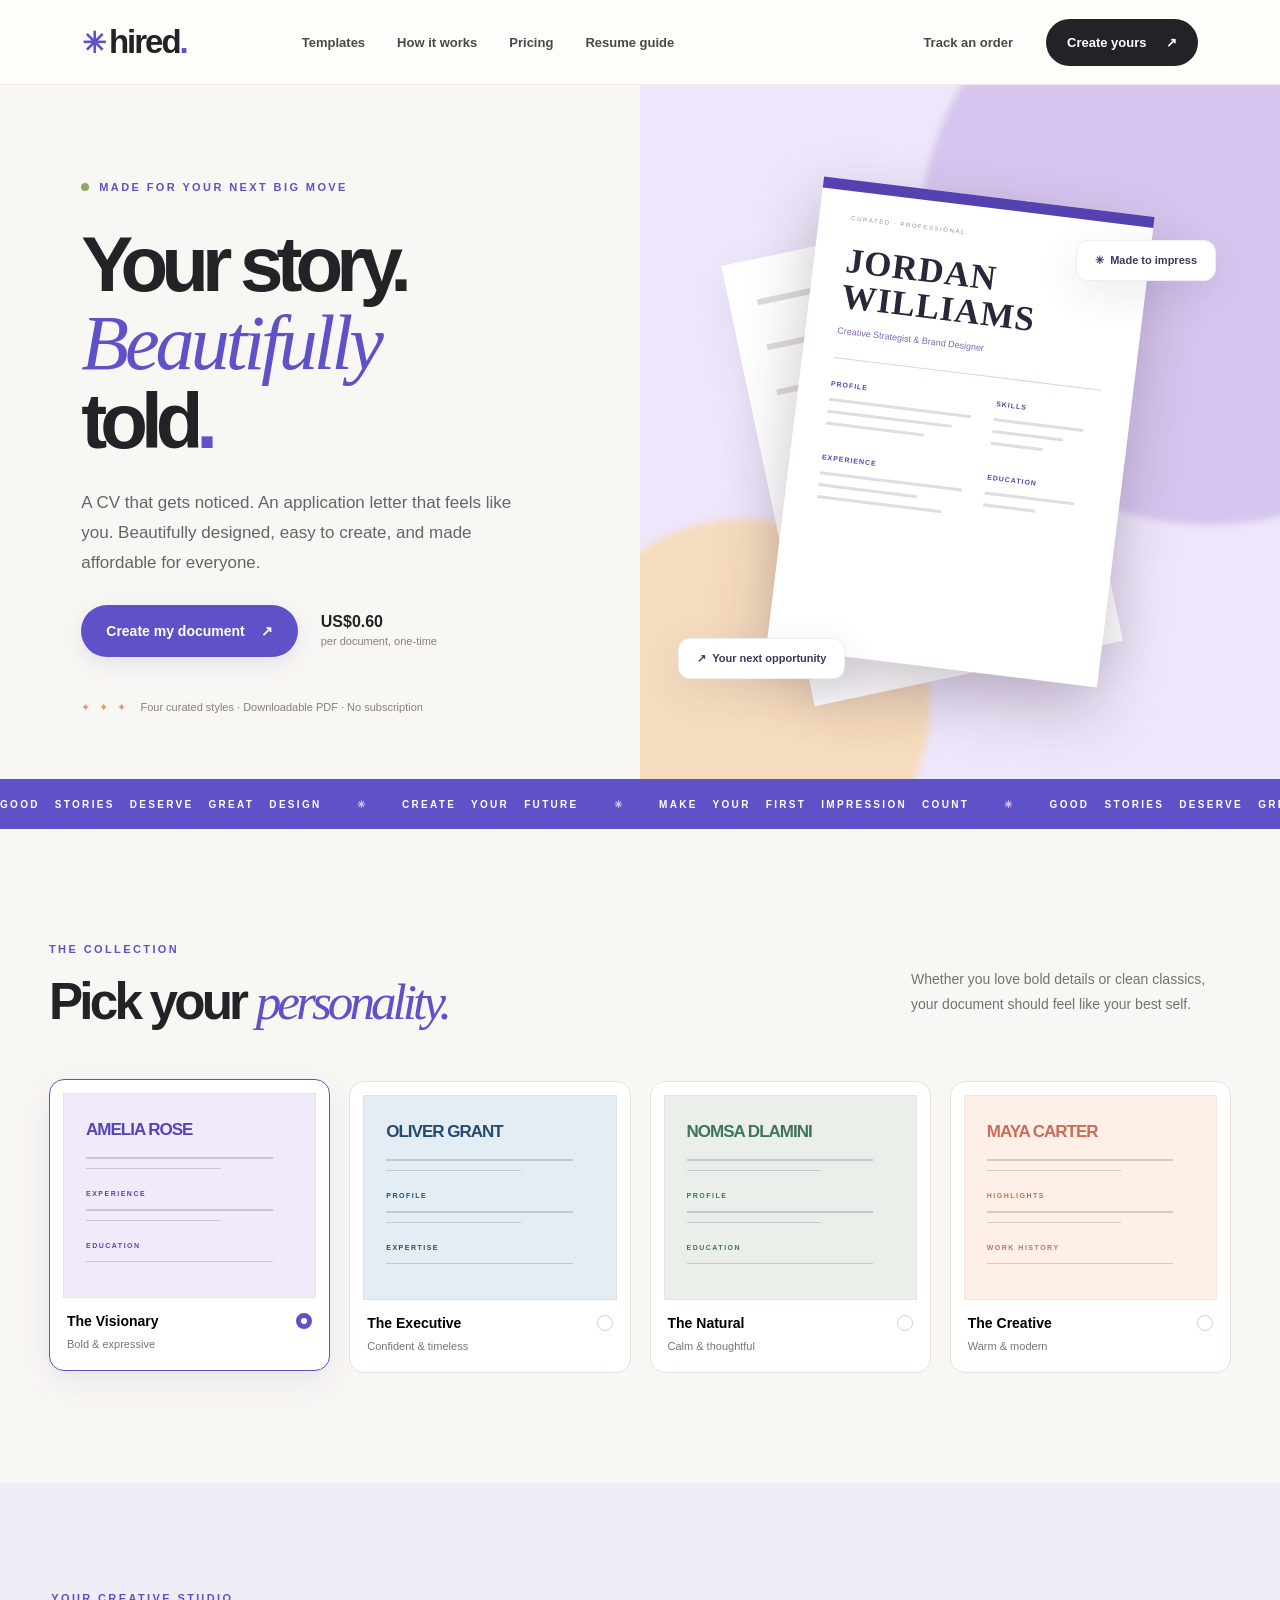
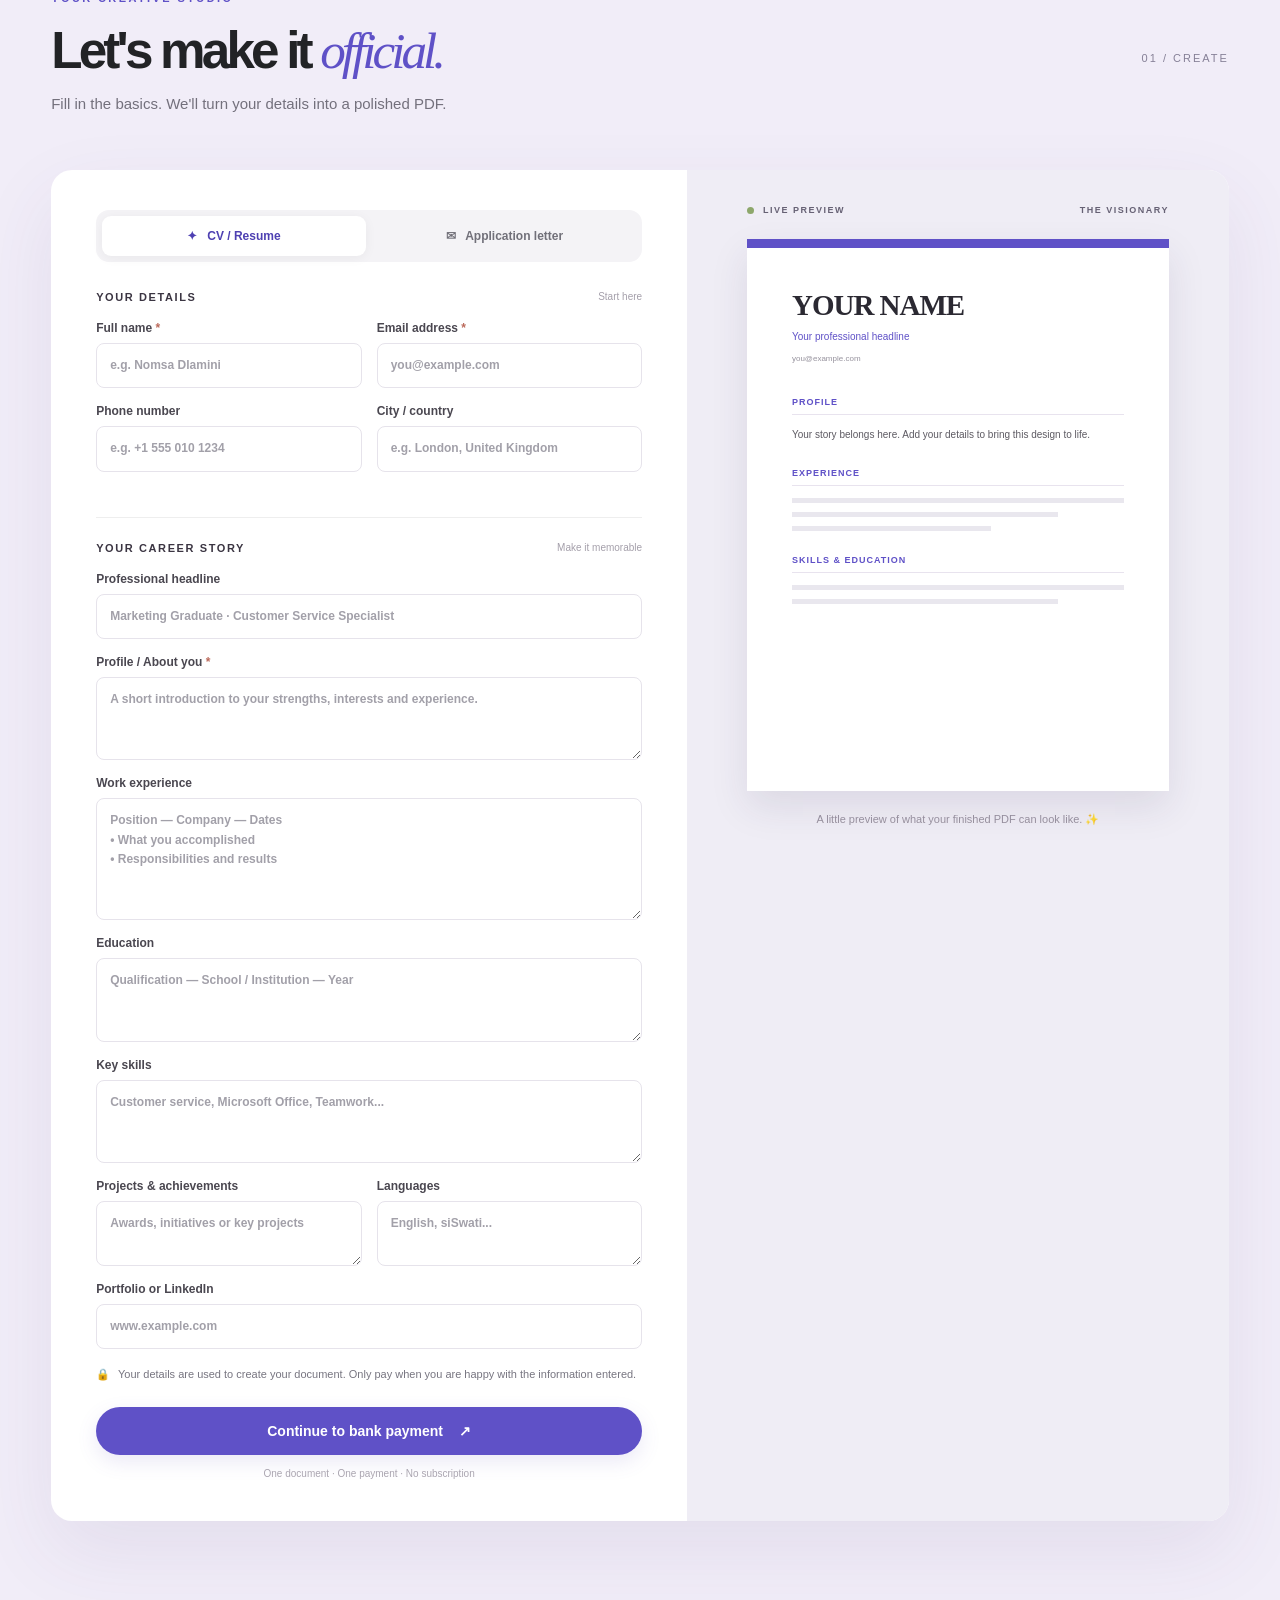
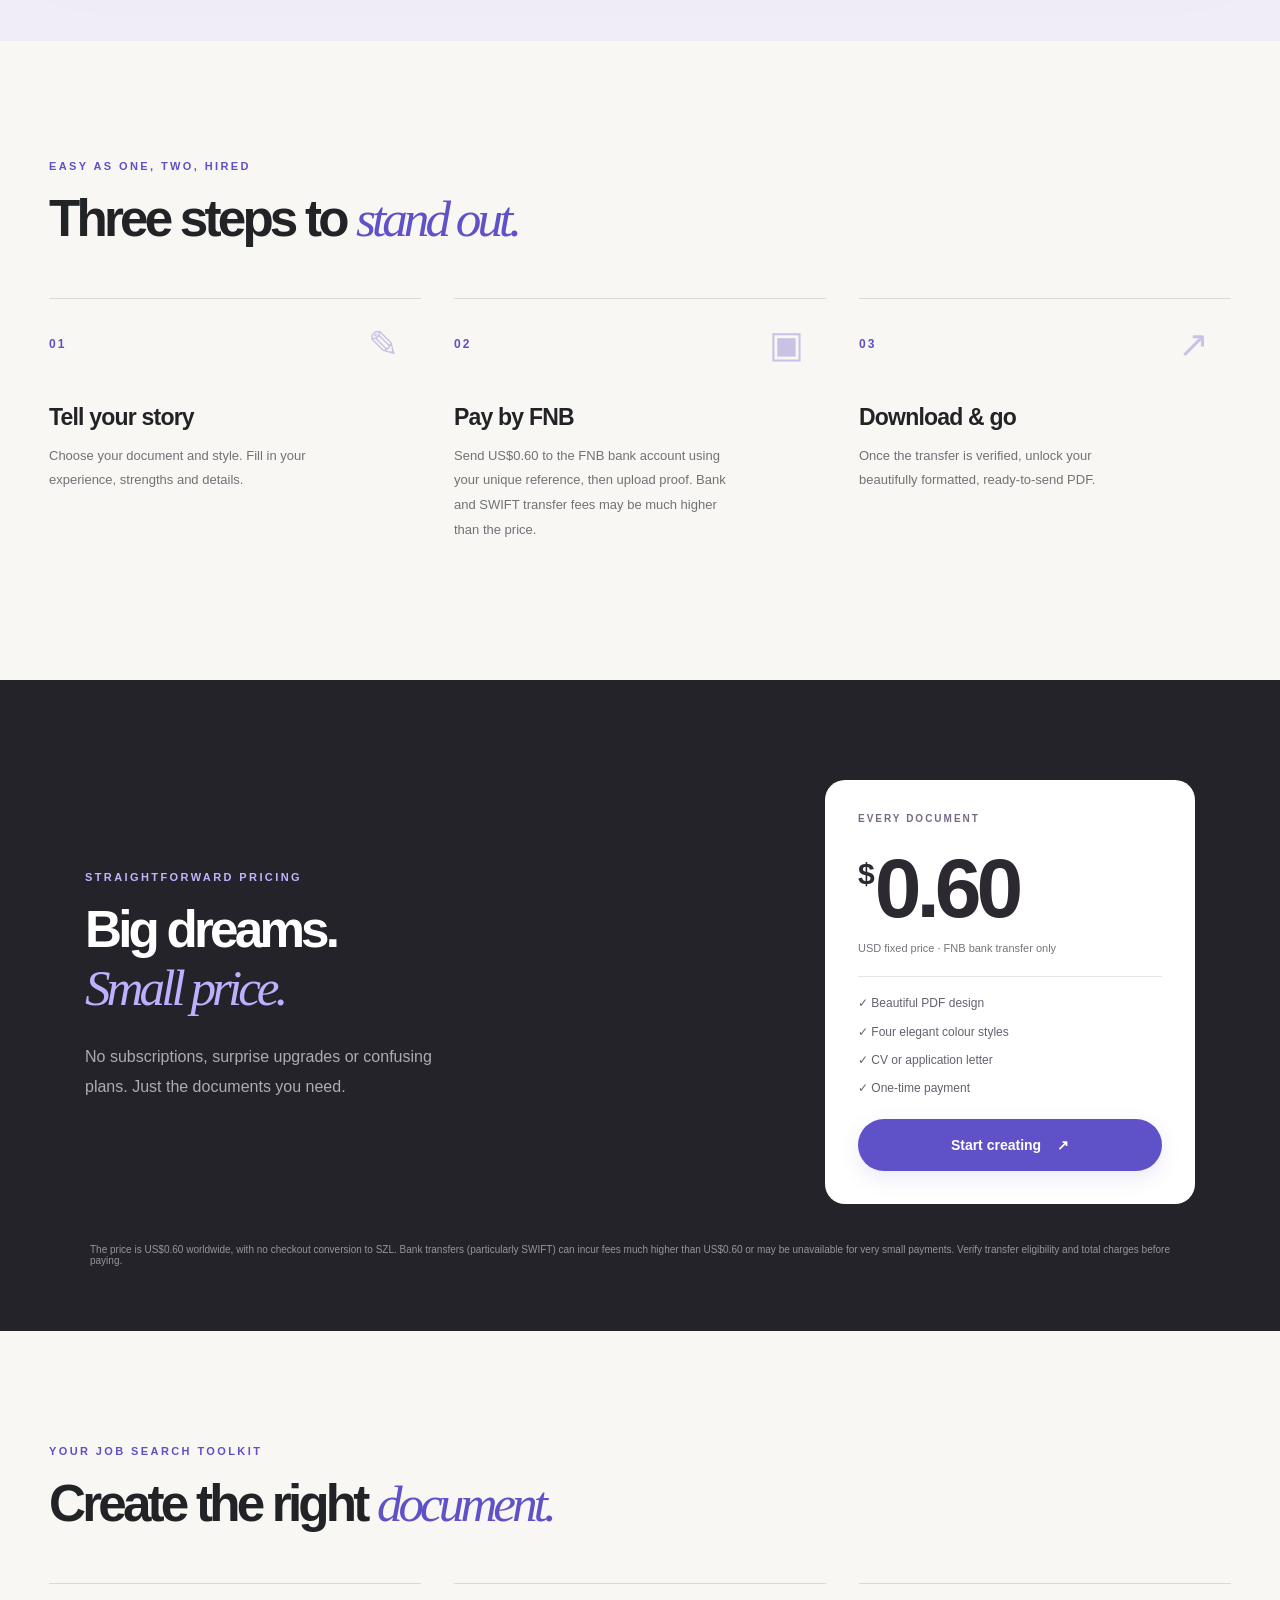
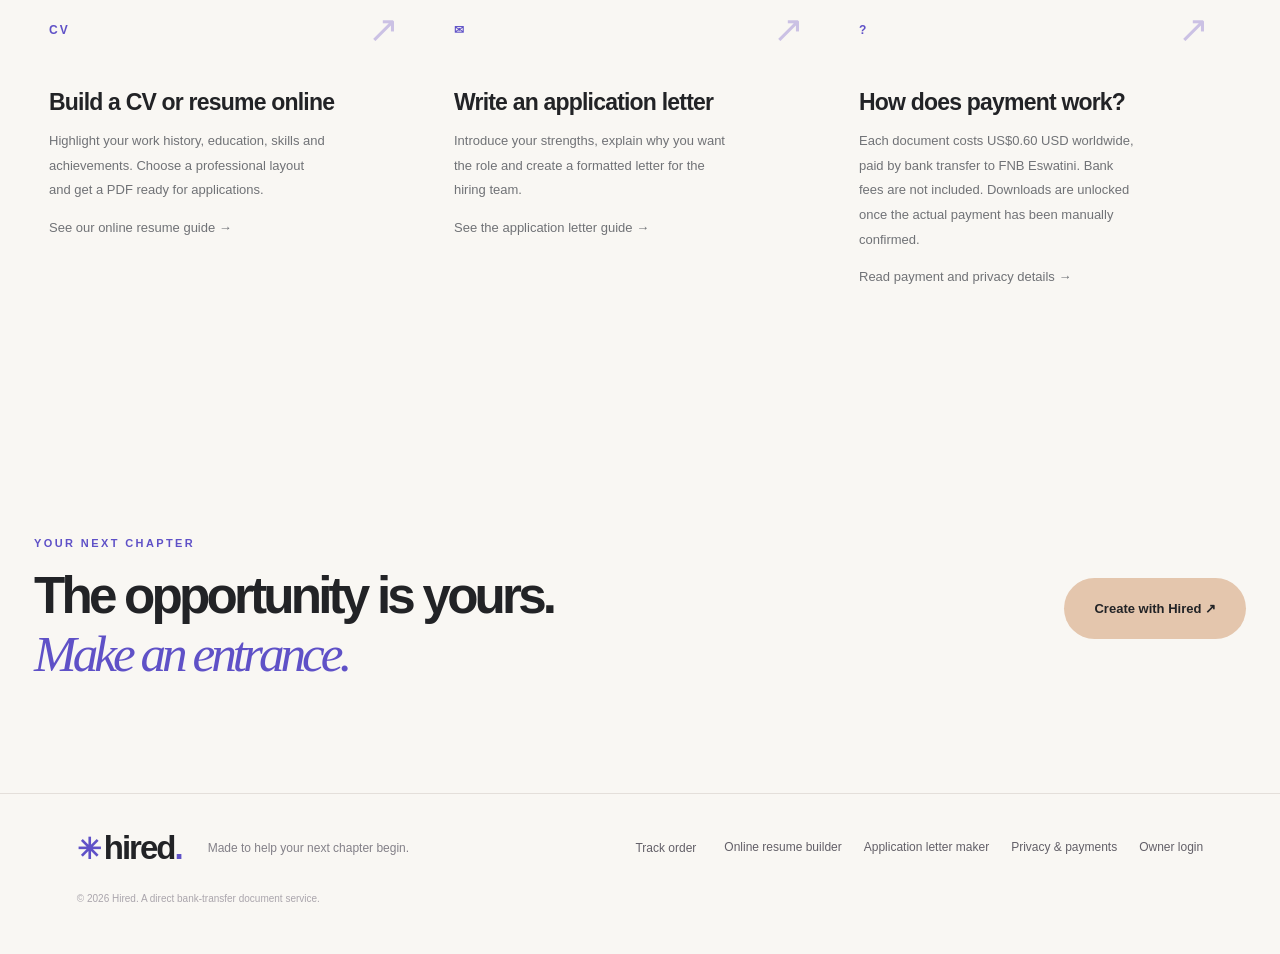
==== static/index.html @ 9b9ea368 "Add complete Hired worldwide CV and application letter web application" ====
<!doctype html>
<html lang="en">
<head>
  <meta charset="utf-8">
  <meta name="viewport" content="width=device-width, initial-scale=1">
  <meta name="theme-color" content="#f9f7f3">
  <meta name="description" content="Create a professional CV, resume or job application letter online. Choose from four beautiful templates, preview your work and download a polished PDF for just US$0.60 per document. Worldwide access; bank transfer payments.">
  <meta property="og:type" content="website">
  <meta property="og:site_name" content="Hired">
  <meta property="og:title" content="Hired | Online CV &amp; Resume Builder and Application Letters">
  <meta property="og:description" content="Build a beautiful CV, resume or cover letter online for US$0.60 per document.">
  <meta name="twitter:card" content="summary">
  <!--HIRED_CANONICAL-->
  <script type="application/ld+json">{"@context":"https://schema.org","@type":"WebApplication","name":"Hired","applicationCategory":"BusinessApplication","operatingSystem":"Any","description":"Online CV, resume and job application letter builder with professional PDF templates.","offers":{"@type":"Offer","price":"0.60","priceCurrency":"USD","description":"One CV or application letter. Payment by FNB bank transfer in USD; bank fees extra."}}</script>
  <title>Hired | Online CV Maker, Resume Builder &amp; Application Letters — $0.60</title>
  <link rel="stylesheet" href="/static/style.css">
  <script src="/static/app.js" defer></script>
</head>
<body>
<header class="header" id="top">
  <a class="wordmark" href="#top" aria-label="Hired home"><span class="logo-shape">✳</span>hired<span class="brand-period">.</span></a>
  <nav aria-label="Main navigation"><a href="#templates">Templates</a><a href="#how">How it works</a><a href="#pricing">Pricing</a><a href="/resume-builder">Resume guide</a></nav>
  <div class="nav-right"><button id="trackBtn" type="button" class="nav-track">Track an order</button><a class="nav-cta" href="#studio">Create yours <span>↗</span></a></div>
</header>
<main>
 <section class="hero">
  <div class="hero-copy"><div class="eyebrow"><span class="eyebrow-dot"></span> MADE FOR YOUR NEXT BIG MOVE</div>
   <h1>Your story.<br><em>Beautifully</em><br>told<span class="brand-period">.</span></h1>
   <p>A CV that gets noticed. An application letter that feels like you. Beautifully designed, easy to create, and made affordable for everyone.</p>
   <div class="hero-actions"><a href="#studio" class="primary">Create my document <span>↗</span></a><span class="price-min"><strong>US$0.60</strong><small>per document, one-time</small></span></div>
   <div class="trustline"><span class="stars">✦ ✦ ✦</span> Four curated styles · Downloadable PDF · No subscription</div>
  </div>
  <div class="hero-art" aria-hidden="true"><div class="art-orb orb-a"></div><div class="art-orb orb-b"></div>
   <div class="ghost-paper"><span></span><span></span><span></span></div>
   <div class="sample-paper"><div class="sample-top"></div><div class="sample-label">CURATED · PROFESSIONAL</div><div class="sample-name">JORDAN<br>WILLIAMS</div><div class="sample-role">Creative Strategist & Brand Designer</div><div class="sample-rule"></div><div class="sample-cols"><div><div class="sample-section">PROFILE</div><span class="faux long"></span><span class="faux"></span><span class="faux mid"></span><div class="sample-section bottom">EXPERIENCE</div><span class="faux long"></span><span class="faux mid"></span><span class="faux"></span></div><div><div class="sample-section">SKILLS</div><span class="faux"></span><span class="faux mid"></span><span class="faux short"></span><div class="sample-section bottom">EDUCATION</div><span class="faux"></span><span class="faux short"></span></div></div></div>
   <div class="float-chip chip-one">✳&nbsp; Made to impress</div><div class="float-chip chip-two">↗&nbsp; Your next opportunity</div>
  </div>
 </section>
 <div class="marquee" aria-hidden="true"><div>GOOD STORIES DESERVE GREAT DESIGN <b>✳</b> CREATE YOUR FUTURE <b>✳</b> MAKE YOUR FIRST IMPRESSION COUNT <b>✳</b> GOOD STORIES DESERVE GREAT DESIGN <b>✳</b></div></div>
 <section class="section templates" id="templates"><div class="section-heading"><div><span class="overline">THE COLLECTION</span><h2>Pick your <em>personality.</em></h2></div><p>Whether you love bold details or clean classics, your document should feel like your best self.</p></div><div class="template-grid">
   <button class="template-card selected" data-theme="violet" type="button"><span class="template-preview violet"><i class="tiny-name">AMELIA ROSE</i><i class="tiny-line"></i><i class="tiny-line small"></i><i class="tiny-heading">EXPERIENCE</i><i class="tiny-line"></i><i class="tiny-line small"></i><i class="tiny-heading">EDUCATION</i><i class="tiny-line"></i></span><span class="template-title">The Visionary <span class="radio-dot"></span></span><small>Bold & expressive</small></button>
   <button class="template-card" data-theme="navy" type="button"><span class="template-preview navy"><i class="tiny-name">OLIVER GRANT</i><i class="tiny-line"></i><i class="tiny-line small"></i><i class="tiny-heading">PROFILE</i><i class="tiny-line"></i><i class="tiny-line small"></i><i class="tiny-heading">EXPERTISE</i><i class="tiny-line"></i></span><span class="template-title">The Executive <span class="radio-dot"></span></span><small>Confident & timeless</small></button>
   <button class="template-card" data-theme="forest" type="button"><span class="template-preview forest"><i class="tiny-name">NOMSA DLAMINI</i><i class="tiny-line"></i><i class="tiny-line small"></i><i class="tiny-heading">PROFILE</i><i class="tiny-line"></i><i class="tiny-line small"></i><i class="tiny-heading">EDUCATION</i><i class="tiny-line"></i></span><span class="template-title">The Natural <span class="radio-dot"></span></span><small>Calm & thoughtful</small></button>
   <button class="template-card" data-theme="coral" type="button"><span class="template-preview coral"><i class="tiny-name">MAYA CARTER</i><i class="tiny-line"></i><i class="tiny-line small"></i><i class="tiny-heading">HIGHLIGHTS</i><i class="tiny-line"></i><i class="tiny-line small"></i><i class="tiny-heading">WORK HISTORY</i><i class="tiny-line"></i></span><span class="template-title">The Creative <span class="radio-dot"></span></span><small>Warm & modern</small></button>
  </div></section>
 <section class="studio-section" id="studio"><div class="studio-head"><div><span class="overline">YOUR CREATIVE STUDIO</span><h2>Let's make it <em>official.</em></h2><p>Fill in the basics. We'll turn your details into a polished PDF.</p></div><div class="studio-badge">01 / CREATE</div></div>
  <div class="studio-shell"><div class="form-pane"><div class="type-switch" role="group" aria-label="Document type"><button id="cvTab" class="type-btn active" type="button">✦ &nbsp; CV / Resume</button><button id="letterTab" class="type-btn" type="button">✉ &nbsp; Application letter</button></div>
   <form id="createForm" novalidate><div class="form-section-caption">YOUR DETAILS <span>Start here</span></div><div class="form-grid"><label>Full name <span>*</span><input required id="fullName" name="fullName" maxlength="120" autocomplete="name" placeholder="e.g. Nomsa Dlamini"></label><label>Email address <span>*</span><input required id="email" name="email" type="email" maxlength="160" autocomplete="email" placeholder="you@example.com"></label><label>Phone number<input name="phone" autocomplete="tel" placeholder="e.g. +1 555 010 1234"></label><label>City / country<input name="location" placeholder="e.g. London, United Kingdom"></label></div>
    <div id="cvFields"><div class="form-section-caption next">YOUR CAREER STORY <span>Make it memorable</span></div><label>Professional headline<input name="headline" maxlength="160" placeholder="Marketing Graduate · Customer Service Specialist"></label><label>Profile / About you <span>*</span><textarea name="summary" rows="3" placeholder="A short introduction to your strengths, interests and experience."></textarea></label><label>Work experience<textarea name="experience" rows="5" placeholder="Position — Company — Dates&#10;• What you accomplished&#10;• Responsibilities and results"></textarea></label><label>Education<textarea name="education" rows="3" placeholder="Qualification — School / Institution — Year"></textarea></label><label>Key skills<textarea name="skills" rows="3" placeholder="Customer service, Microsoft Office, Teamwork..."></textarea></label><div class="form-grid"><label>Projects & achievements<textarea name="projects" rows="2" placeholder="Awards, initiatives or key projects"></textarea></label><label>Languages<textarea name="languages" rows="2" placeholder="English, siSwati..."></textarea></label></div><label>Portfolio or LinkedIn<input name="website" placeholder="www.example.com"></label></div>
    <div id="letterFields" hidden><div class="form-section-caption next">ABOUT THE ROLE <span>Be specific</span></div><div class="form-grid"><label>Position you're applying for <span>*</span><input name="jobTitle" placeholder="e.g. Administrative Assistant"></label><label>Company / organisation<input name="company" placeholder="e.g. Acme Group"></label></div><label>Hiring manager (optional)<input name="hiringManager" placeholder="e.g. Ms. Maseko"></label><label>Your strengths<textarea name="strengths" rows="3" placeholder="Your relevant skills, qualifications and achievements"></textarea></label><label>Why you're applying<textarea name="motivation" rows="3" placeholder="What excites you about the position and company?"></textarea></label><label>Or write your own letter body <small>(optional — replaces the generated wording)</small><textarea name="letterBody" rows="5" placeholder="Dear Hiring Manager... (just the body paragraphs)"></textarea></label></div>
    <p class="privacy-note"><span>🔒</span> Your details are used to create your document. Only pay when you are happy with the information entered.</p><div id="formError" class="error" role="alert" hidden></div><button class="primary form-submit" type="submit" id="submitBtn">Continue to bank payment <span>↗</span></button><div class="form-under">One document · One payment · No subscription</div>
   </form></div>
   <div class="preview-pane"><div class="preview-toolbar"><div><span class="live-dot"></span> LIVE PREVIEW</div><span id="previewTheme">THE VISIONARY</span></div><div id="livePreview" class="live-paper violet"><div class="lp-edge"></div><div class="lp-name" id="lpName">YOUR NAME</div><div class="lp-headline" id="lpHeadline">Your professional headline</div><div class="lp-contact" id="lpContact">you@example.com · Your location</div><div class="lp-section">PROFILE</div><p id="lpSummary">Your story belongs here. Add your details to bring this design to life.</p><div class="lp-section">EXPERIENCE</div><div id="lpExperience" class="lp-placeholder"><span></span><span></span><span></span></div><div class="lp-section">SKILLS & EDUCATION</div><div id="lpSkills" class="lp-placeholder"><span></span><span></span></div></div><div class="preview-foot">A little preview of what your finished PDF can look like. ✨</div></div></div>
  </div>
 </section>
 <section class="section steps" id="how"><div class="section-heading"><div><span class="overline">EASY AS ONE, TWO, HIRED</span><h2>Three steps to <em>stand out.</em></h2></div></div><div class="step-grid"><article><div class="step-no">01 <span>✎</span></div><h3>Tell your story</h3><p>Choose your document and style. Fill in your experience, strengths and details.</p></article><article><div class="step-no">02 <span>▣</span></div><h3>Pay by FNB</h3><p>Send US$0.60 to the FNB bank account using your unique reference, then upload proof. Bank and SWIFT transfer fees may be much higher than the price.</p></article><article><div class="step-no">03 <span>↗</span></div><h3>Download & go</h3><p>Once the transfer is verified, unlock your beautifully formatted, ready-to-send PDF.</p></article></div></section>
 <section class="pricing-section" id="pricing"><div class="pricing-card"><div><span class="overline">STRAIGHTFORWARD PRICING</span><h2>Big dreams.<br><em>Small price.</em></h2><p>No subscriptions, surprise upgrades or confusing plans. Just the documents you need.</p></div><div class="price-card"><div class="price-eyebrow">EVERY DOCUMENT</div><div class="price-number"><span>$</span>0.60</div><div class="price-caption">USD fixed price · FNB bank transfer only</div><div class="price-line"></div><p>✓ Beautiful PDF design<br>✓ Four elegant colour styles<br>✓ CV or application letter<br>✓ One-time payment</p><a class="primary" href="#studio">Start creating <span>↗</span></a></div></div><p class="fee-note">The price is US$0.60 worldwide, with no checkout conversion to SZL. Bank transfers (particularly SWIFT) can incur fees much higher than US$0.60 or may be unavailable for very small payments. Verify transfer eligibility and total charges before paying.</p></section>
 <section class="section" aria-labelledby="faqs-title" id="guides">
  <div class="section-heading"><div><span class="overline">YOUR JOB SEARCH TOOLKIT</span><h2 id="faqs-title">Create the right <em>document.</em></h2></div></div>
  <div class="step-grid">
    <article><div class="step-no">CV <span>↗</span></div><h3>Build a CV or resume online</h3><p>Highlight your work history, education, skills and achievements. Choose a professional layout and get a PDF ready for applications.</p><p><a href="/resume-builder">See our online resume guide →</a></p></article>
    <article><div class="step-no">✉ <span>↗</span></div><h3>Write an application letter</h3><p>Introduce your strengths, explain why you want the role and create a formatted letter for the hiring team.</p><p><a href="/application-letter-maker">See the application letter guide →</a></p></article>
    <article><div class="step-no">? <span>↗</span></div><h3>How does payment work?</h3><p>Each document costs US$0.60 USD worldwide, paid by bank transfer to FNB Eswatini. Bank fees are not included. Downloads are unlocked once the actual payment has been manually confirmed.</p><p><a href="/privacy">Read payment and privacy details →</a></p></article>
  </div>
</section>
<section class="cta-bottom"><div><span class="overline">YOUR NEXT CHAPTER</span><h2>The opportunity is yours.<br><em>Make an entrance.</em></h2></div><a href="#studio" class="bottom-button">Create with Hired ↗</a></section>
</main>
<footer><a href="#top" class="wordmark"><span class="logo-shape">✳</span>hired<span class="brand-period">.</span></a><p>Made to help your next chapter begin.</p><div><button id="footerTrack" type="button">Track order</button><a href="/resume-builder">Online resume builder</a><a href="/application-letter-maker">Application letter maker</a><a href="/privacy">Privacy & payments</a><a href="/admin">Owner login</a></div><small>© <span id="year"></span> Hired. A direct bank-transfer document service.</small></footer>
<div id="overlay" class="overlay" hidden><div class="modal" role="dialog" aria-modal="true" aria-labelledby="modalTitle"><button id="closeModal" class="close-modal" type="button" aria-label="Close dialog">×</button><div id="modalBody"></div></div></div>
</body>
</html>
---- static/style.css ----
:root{--ink:#222326;--muted:#707276;--cream:#f9f7f3;--purple:#5f51c7;--softpurple:#f0ebfe;--line:#e5e0d9;--orange:#eecab2}*{box-sizing:border-box}html{scroll-behavior:smooth}body{margin:0;background:var(--cream);color:var(--ink);font-family:Inter,"Segoe UI",Arial,sans-serif;-webkit-font-smoothing:antialiased}button,input,textarea{font:inherit}button{cursor:pointer}a{color:inherit;text-decoration:none}[hidden]{display:none!important}::selection{background:#e5ddff}.header{height:85px;padding:0 max(6.4%,calc((100vw - 1400px)/2));display:flex;align-items:center;gap:45px;background:#fffdf9;position:relative;z-index:5;border-bottom:1px solid #eee9e2}.wordmark{font-size:33px;font-weight:850;letter-spacing:-2px;white-space:nowrap}.logo-shape{font-size:29px;color:var(--purple);margin-right:5px}.brand-period{color:var(--purple)}nav{display:flex;gap:32px;margin-left:70px}nav a,.nav-track{font-weight:600;color:#49494c;font-size:13px}.nav-right{margin-left:auto;display:flex;gap:27px;align-items:center}.nav-track{background:none;border:0}.nav-cta{background:var(--ink);color:white;font-size:13px;padding:16px 21px;border-radius:60px;font-weight:700}.nav-cta span,.primary span{margin-left:16px}.hero{display:grid;grid-template-columns:1fr 1fr;max-width:1500px;min-height:660px;margin:auto}.hero-copy{padding:96px 5% 65px 12.7%;z-index:2}.eyebrow,.overline{font-size:11px;font-weight:800;letter-spacing:2.4px;color:var(--purple)}.eyebrow{display:flex;gap:10px;align-items:center}.eyebrow-dot,.live-dot{background:#8da76b;width:8px;height:8px;border-radius:50%;display:inline-block}.hero h1{font-size:clamp(72px,6.1vw,102px);letter-spacing:-7px;line-height:1.0;margin:32px 0 28px;font-weight:770}.hero h1 em,h2 em{font-family:Georgia,serif;font-weight:400;letter-spacing:-4px;color:var(--purple)}.hero-copy>p{font-size:17px;color:#656468;max-width:460px;line-height:1.75;margin:0 0 28px}.hero-actions{display:flex;align-items:center;gap:23px}.primary{background:var(--purple);color:white;border:0;border-radius:50px;padding:18px 25px;display:inline-flex;align-items:center;justify-content:space-between;font-size:14px;font-weight:700;box-shadow:0 7px 20px #6855bd21;white-space:nowrap}.primary:hover{background:#4939b6;transform:translateY(-1px)}.price-min strong{display:block;font-size:16px}.price-min small{color:#85817c;font-size:11px}.trustline{margin-top:44px;color:#84817d;font-size:11px}.stars{color:#df9671;letter-spacing:3px;margin-right:8px}.hero-art{position:relative;overflow:hidden;background:#eee6fa;min-height:660px;display:flex;align-items:center;justify-content:center}.art-orb{position:absolute;border-radius:50%;background:#d6c6ef;filter:blur(3px)}.orb-a{width:580px;height:580px;right:-220px;top:-140px}.orb-b{width:370px;height:370px;left:-80px;bottom:-110px;background:#f6dcbe}.sample-paper{width:333px;height:474px;background:#fff;box-shadow:0 24px 62px #3c254243;z-index:2;transform:rotate(7deg);padding:35px 32px;position:relative}.sample-top{position:absolute;top:0;left:0;right:0;height:11px;background:#5542b0}.sample-label{font-size:6px;color:#938e9b;letter-spacing:1.6px;margin-bottom:22px}.sample-name{font-family:Georgia,serif;font-size:35px;font-weight:600;line-height:1.04;letter-spacing:1px;color:#29283a}.sample-role{color:#7f65b3;font-size:9px;margin-top:10px}.sample-rule{border-bottom:1px solid #dbd1ed;margin:22px 0}.sample-cols{display:grid;grid-template-columns:1.4fr 1fr;gap:23px}.sample-section{font-size:7px;font-weight:800;letter-spacing:1px;color:#5542b0;margin-bottom:11px}.sample-section.bottom{margin-top:29px}.faux{height:3px;background:#dddde2;margin-bottom:9px;display:block;width:87%}.faux.long{width:100%}.faux.mid{width:69%}.faux.short{width:50%}.ghost-paper{position:absolute;background:white;width:315px;height:450px;z-index:1;transform:rotate(-12deg) translate(-42px,13px);box-shadow:0 15px 45px #44315713}.ghost-paper span{display:block;height:6px;background:#dedbdd;margin:40px 28px}.float-chip{position:absolute;z-index:3;background:#fff;border:1px solid #eee;box-shadow:0 12px 40px #37315b1a;border-radius:12px;padding:13px 18px;color:#3e385e;font-weight:650;font-size:11px}.chip-one{top:155px;right:10%}.chip-two{bottom:100px;left:6%}.marquee{overflow:hidden;background:var(--purple);color:white;height:50px;display:flex;align-items:center;white-space:nowrap}.marquee div{font-size:10px;letter-spacing:2.3px;font-weight:750;word-spacing:10px}.marquee b{padding:0 20px;color:#e2cbfd}.section{max-width:1230px;margin:auto;padding:110px 24px}.section-heading{display:flex;justify-content:space-between;align-items:flex-end;gap:40px;margin-bottom:50px}.section-heading h2,.studio-head h2,.pricing-section h2,.cta-bottom h2{font-size:clamp(43px,4vw,65px);letter-spacing:-3.8px;line-height:1.13;margin:16px 0 0}.section-heading>p{font-size:14px;max-width:320px;color:var(--muted);line-height:1.8}.template-grid{display:grid;grid-template-columns:repeat(4,1fr);gap:19px}.template-card{border:1px solid #e8e2dc;padding:13px 13px 18px;background:white;text-align:left;border-radius:15px;transition:.2s}.template-card:hover,.template-card.selected{border-color:var(--purple);box-shadow:0 11px 30px #5f51c71b;transform:translateY(-2px)}.template-preview{height:205px;display:flex;flex-direction:column;padding:27px 23px;margin-bottom:15px;box-shadow:inset 0 0 0 1px #0000000b;position:relative}.template-preview.violet{background:#f0eafa}.template-preview.navy{background:#e4edf4}.template-preview.forest{background:#eaf0e9}.template-preview.coral{background:#fff0e7}.tiny-name{font-size:17px;font-style:normal;letter-spacing:-1px;font-weight:850;color:#5446b8;margin-bottom:17px}.navy .tiny-name,.navy .tiny-heading{color:#254b70}.forest .tiny-name,.forest .tiny-heading{color:#41745f}.coral .tiny-name,.coral .tiny-heading{color:#ce6b58}.tiny-line{height:3px;background:#94929c66;width:90%;margin-bottom:9px}.tiny-line.small{width:65%}.tiny-heading{font-size:7px;letter-spacing:1.5px;font-weight:850;font-style:normal;color:#5446b8;margin:12px 0}.template-title{display:flex;align-items:center;justify-content:space-between;font-weight:750;margin:5px 4px 5px;font-size:14px}.radio-dot{border:1.5px solid #d3cedb;width:16px;height:16px;border-radius:50%}.selected .radio-dot{border:5px solid var(--purple)}.template-card small{color:#77737c;font-size:11px;padding-left:4px}.studio-section{background:#f1edf8;padding:105px max(4%,calc((100vw - 1250px)/2)) 120px}.studio-head{max-width:1210px;margin:0 auto 43px;display:flex;justify-content:space-between;align-items:center}.studio-head p{font-size:15px;color:#73707c}.studio-badge{color:#868097;font-size:11px;letter-spacing:2px}.studio-shell{display:grid;grid-template-columns:1.08fr .92fr;max-width:1210px;margin:auto;border-radius:21px;background:#fff;box-shadow:0 30px 80px #4d387016;overflow:hidden}.form-pane{padding:40px 45px 42px}.type-switch{display:grid;grid-template-columns:1fr 1fr;gap:7px;background:#f4f3f6;padding:6px;border-radius:13px}.type-btn{font-size:12px;background:transparent;border:0;padding:13px 7px;border-radius:9px;color:#717079;font-weight:750}.type-btn.active{background:white;box-shadow:0 2px 12px #0000000d;color:#4e40b2}.form-section-caption{margin:29px 0 18px;font-size:11px;font-weight:850;letter-spacing:1.6px;color:#3b3542;display:flex;justify-content:space-between}.form-section-caption span{font-size:10px;color:#a49faa;font-weight:500;letter-spacing:0}.form-section-caption.next{border-top:1px solid #eee;padding-top:24px}label{display:block;font-size:12px;font-weight:700;margin-bottom:16px;color:#4a4750}label>span{color:#bb695a}label small{font-weight:400;color:#8b8890}input,textarea{width:100%;border:1px solid #e6e3eb;border-radius:8px;padding:12px 13px;font-size:12px;outline:0;display:block;margin-top:8px;background:#fff;color:#2a2930;resize:vertical;line-height:1.6}input:focus,textarea:focus{border-color:#8875d4;box-shadow:0 0 0 3px #8875d41e}input::placeholder,textarea::placeholder{color:#a2a0a9}.form-grid{display:grid;grid-template-columns:1fr 1fr;gap:0 15px}.privacy-note{font-size:11px;color:#777580;line-height:1.7;margin:14px 0}.privacy-note span{margin-right:5px}.form-submit{width:100%;margin-top:9px;justify-content:center;padding:16px}.form-under{color:#aaa5b0;text-align:center;font-size:10px;margin-top:13px}.error{background:#fff0ef;color:#b23934;border:1px solid #f2c6c0;padding:12px;border-radius:8px;font-size:12px;margin-top:10px}.preview-pane{background:#efedf5;padding:35px 38px;display:flex;align-items:center;flex-direction:column}.preview-toolbar{width:100%;display:flex;justify-content:space-between;font-size:9px;font-weight:800;letter-spacing:1.5px;color:#666174;max-width:422px}.preview-toolbar>div{display:flex;gap:9px;align-items:center}.live-dot{width:7px;height:7px}.live-paper{background:#fff;width:100%;max-width:422px;min-height:552px;margin-top:24px;box-shadow:0 16px 36px #31234f1a;padding:50px 45px;position:relative;transition:.2s}.lp-edge{position:absolute;top:0;left:0;height:9px;width:100%;background:var(--theme-accent)}.live-paper.violet{--theme-accent:#5f51c7}.live-paper.navy{--theme-accent:#254b70}.live-paper.forest{--theme-accent:#41745f}.live-paper.coral{--theme-accent:#ce6b58}.lp-name{font-family:Georgia,serif;font-size:29px;letter-spacing:-1px;font-weight:600;color:#2b2932;overflow-wrap:anywhere}.lp-headline{font-size:10px;color:var(--theme-accent);margin-top:9px}.lp-contact{font-size:8px;color:#96929d;margin:12px 0 34px;overflow-wrap:anywhere}.lp-section{font-size:9px;color:var(--theme-accent);font-weight:850;letter-spacing:1px;border-bottom:1px solid #e8e3ee;padding-bottom:7px;margin:24px 0 12px}.live-paper p{font-size:10px;line-height:1.65;color:#5d5a62;overflow-wrap:anywhere;white-space:pre-line;max-height:150px;overflow:hidden}.lp-placeholder span{display:block;height:5px;width:100%;background:#e9e7ee;margin:9px 0}.lp-placeholder span:nth-child(2){width:80%}.lp-placeholder span:nth-child(3){width:60%}.preview-foot{margin-top:22px;color:#98929f;text-align:center;font-size:11px}.steps{padding-top:115px;padding-bottom:115px}.step-grid{display:grid;grid-template-columns:repeat(3,1fr);gap:33px}.step-grid article{border-top:1px solid #ddd8d4;padding:24px 20px 10px 0}.step-no{font-size:12px;letter-spacing:2px;font-weight:800;color:var(--purple);display:flex;justify-content:space-between;align-items:center}.step-no span{font-size:37px;color:#cbc1e4;font-weight:400}.step-grid h3{margin:38px 0 10px;font-size:23px;letter-spacing:-.8px}.step-grid p{font-size:13px;color:var(--muted);line-height:1.9;max-width:280px}.pricing-section{background:#24232a;color:white;padding:100px 6% 65px}.pricing-card{max-width:1110px;display:grid;grid-template-columns:1fr 370px;align-items:center;gap:60px;margin:auto}.pricing-section h2 em{color:#beb0ff}.pricing-section .overline{color:#c2b3ff}.pricing-section>p.fee-note{max-width:1100px;margin:40px auto 0;font-size:10px;color:#98949d}.pricing-card>div:first-child>p{color:#afaab5;line-height:1.85;max-width:350px;margin-top:26px}.price-card{border-radius:20px;background:white;color:#2c2931;padding:33px}.price-eyebrow{font-size:10px;letter-spacing:2px;font-weight:850;color:#776b82}.price-number{font-size:84px;font-weight:800;line-height:1.05;letter-spacing:-5px;margin:20px 0 0}.price-number span{font-size:30px;vertical-align:top;margin-top:14px;display:inline-block;letter-spacing:0}.price-caption{font-size:11px;color:#77737c;margin:10px 0 22px}.price-line{border-top:1px solid #e6e3eb}.price-card>p{font-size:12px;line-height:2.35;color:#64616d}.price-card .primary{width:100%;justify-content:center;margin-top:5px}.cta-bottom{max-width:1260px;margin:0 auto;padding:110px 24px;display:flex;justify-content:space-between;align-items:center;gap:25px}.bottom-button{background:#e4c6ad;padding:23px 30px;border-radius:50px;font-size:13px;font-weight:750}footer{border-top:1px solid #e4dfda;max-width:1400px;margin:auto;padding:35px 6% 50px;display:flex;align-items:center;gap:26px;flex-wrap:wrap}footer p{font-size:12px;color:#838088}footer>div{display:flex;gap:22px;margin-left:auto}footer>div button,footer>div a{border:0;background:transparent;font-size:12px;color:#636068;cursor:pointer}footer small{width:100%;font-size:10px;color:#aaa5ac}.overlay{position:fixed;z-index:50;inset:0;background:#15101fbf;display:flex;justify-content:center;align-items:center;padding:18px;overflow:auto}.modal{background:#fff;width:100%;max-width:550px;max-height:min(93vh,900px);overflow:auto;border-radius:22px;padding:35px;position:relative;box-shadow:0 25px 90px #0003}.close-modal{position:absolute;right:20px;top:18px;width:30px;height:30px;border:0;background:#f3f1f5;border-radius:50%;font-size:23px;line-height:1}.modal h2{font-size:31px;letter-spacing:-1.5px;margin:12px 0}.modal p{font-size:13px;line-height:1.7;color:#6c6872}.modal-label{font-size:10px;font-weight:800;letter-spacing:2px;color:var(--purple)}.payment-detail{background:#f7f5fa;padding:15px 18px;margin:12px 0;border:1px solid #ede8f1;border-radius:11px}.payment-detail small{color:#817b88;font-size:10px;display:block;margin-bottom:6px}.payment-detail strong{font-size:15px;font-weight:750;overflow-wrap:anywhere}.copyline{display:flex;align-items:center;justify-content:space-between;gap:10px}.copy-btn{border:1px solid #ddd3ec;background:#fff;color:#5f51c7;border-radius:7px;font-size:11px;padding:8px 11px;white-space:nowrap}.info-line{background:#fff8ed;color:#80633b;font-size:11px;padding:12px;border-radius:10px;line-height:1.7;margin:15px 0}.modal input{font-size:13px}.modal .primary{width:100%;justify-content:center;margin-top:13px}.modal .primary:disabled{background:#aaa;cursor:not-allowed}.modal h3{font-size:17px}.order-status{display:inline-block;border-radius:30px;padding:8px 14px;background:#f5ebd9;color:#875e29;font-size:12px;font-weight:700;margin-top:10px}.order-status.approved{background:#e6f3e9;color:#276343}.order-status.rejected{background:#ffe5e5;color:#a92a2a}.modal .file-input{margin:17px 0;font-size:12px}.modal .subtle-link{border:0;background:transparent;color:var(--purple);font-size:12px;text-decoration:underline;margin-top:12px}.status-actions{display:flex;gap:10px}.status-actions .copy-btn{flex:1}.loading{opacity:.6;pointer-events:none}@media(max-width:1050px){.header{padding:0 4%}nav{margin-left:10px;gap:20px}.hero-copy{padding-left:8%}.hero h1{font-size:75px}.template-grid{gap:12px}.form-pane{padding:30px}.preview-pane{padding:25px}.live-paper{padding:38px 30px}}@media(max-width:770px){.header{height:70px;padding:0 22px;gap:12px}.wordmark{font-size:28px}.logo-shape{font-size:24px}nav{display:none}.nav-right{gap:9px}.nav-track{font-size:11px}.nav-cta{padding:12px 15px;font-size:11px}.hero{grid-template-columns:1fr;min-height:0}.hero-copy{padding:65px 25px 55px}.hero h1{font-size:clamp(65px,12vw,95px)}.hero-art{min-height:510px}.sample-paper{transform:rotate(7deg) scale(.87)}.ghost-paper{transform:rotate(-12deg) translate(-42px,13px) scale(.87)}.float-chip{font-size:10px}.section{padding:75px 24px}.section-heading{display:block}.section-heading>p{margin-top:17px}.template-grid{grid-template-columns:repeat(2,1fr)}.studio-section{padding:70px 16px}.studio-shell{grid-template-columns:1fr}.studio-head{display:block}.studio-badge{display:none}.preview-pane{padding:35px}.live-paper{min-height:510px}.step-grid{grid-template-columns:1fr;gap:20px}.step-grid h3{margin-top:15px}.pricing-card{grid-template-columns:1fr;gap:35px}.price-card{max-width:380px}.cta-bottom{display:block;padding:75px 24px}.cta-bottom .bottom-button{display:inline-block;margin-top:28px}footer{padding:35px 24px}.header a.nav-cta span{display:none}}@media(max-width:440px){.hero h1{letter-spacing:-4.5px}.hero-copy>p{font-size:15px}.hero-actions{gap:12px}.primary{font-size:12px;padding:15px 18px}.trustline{font-size:10px}.template-preview{height:155px;padding:19px 16px}.template-title{font-size:12px}.template-card small{font-size:10px}.form-pane{padding:25px 19px}.form-grid{grid-template-columns:1fr}.type-btn{font-size:10px}.preview-pane{padding:22px}.live-paper{padding:38px 30px;min-height:510px}.modal{padding:30px 20px}.section-heading h2,.studio-head h2,.pricing-section h2,.cta-bottom h2{letter-spacing:-2.5px}footer>div{margin-left:0;width:100%}}
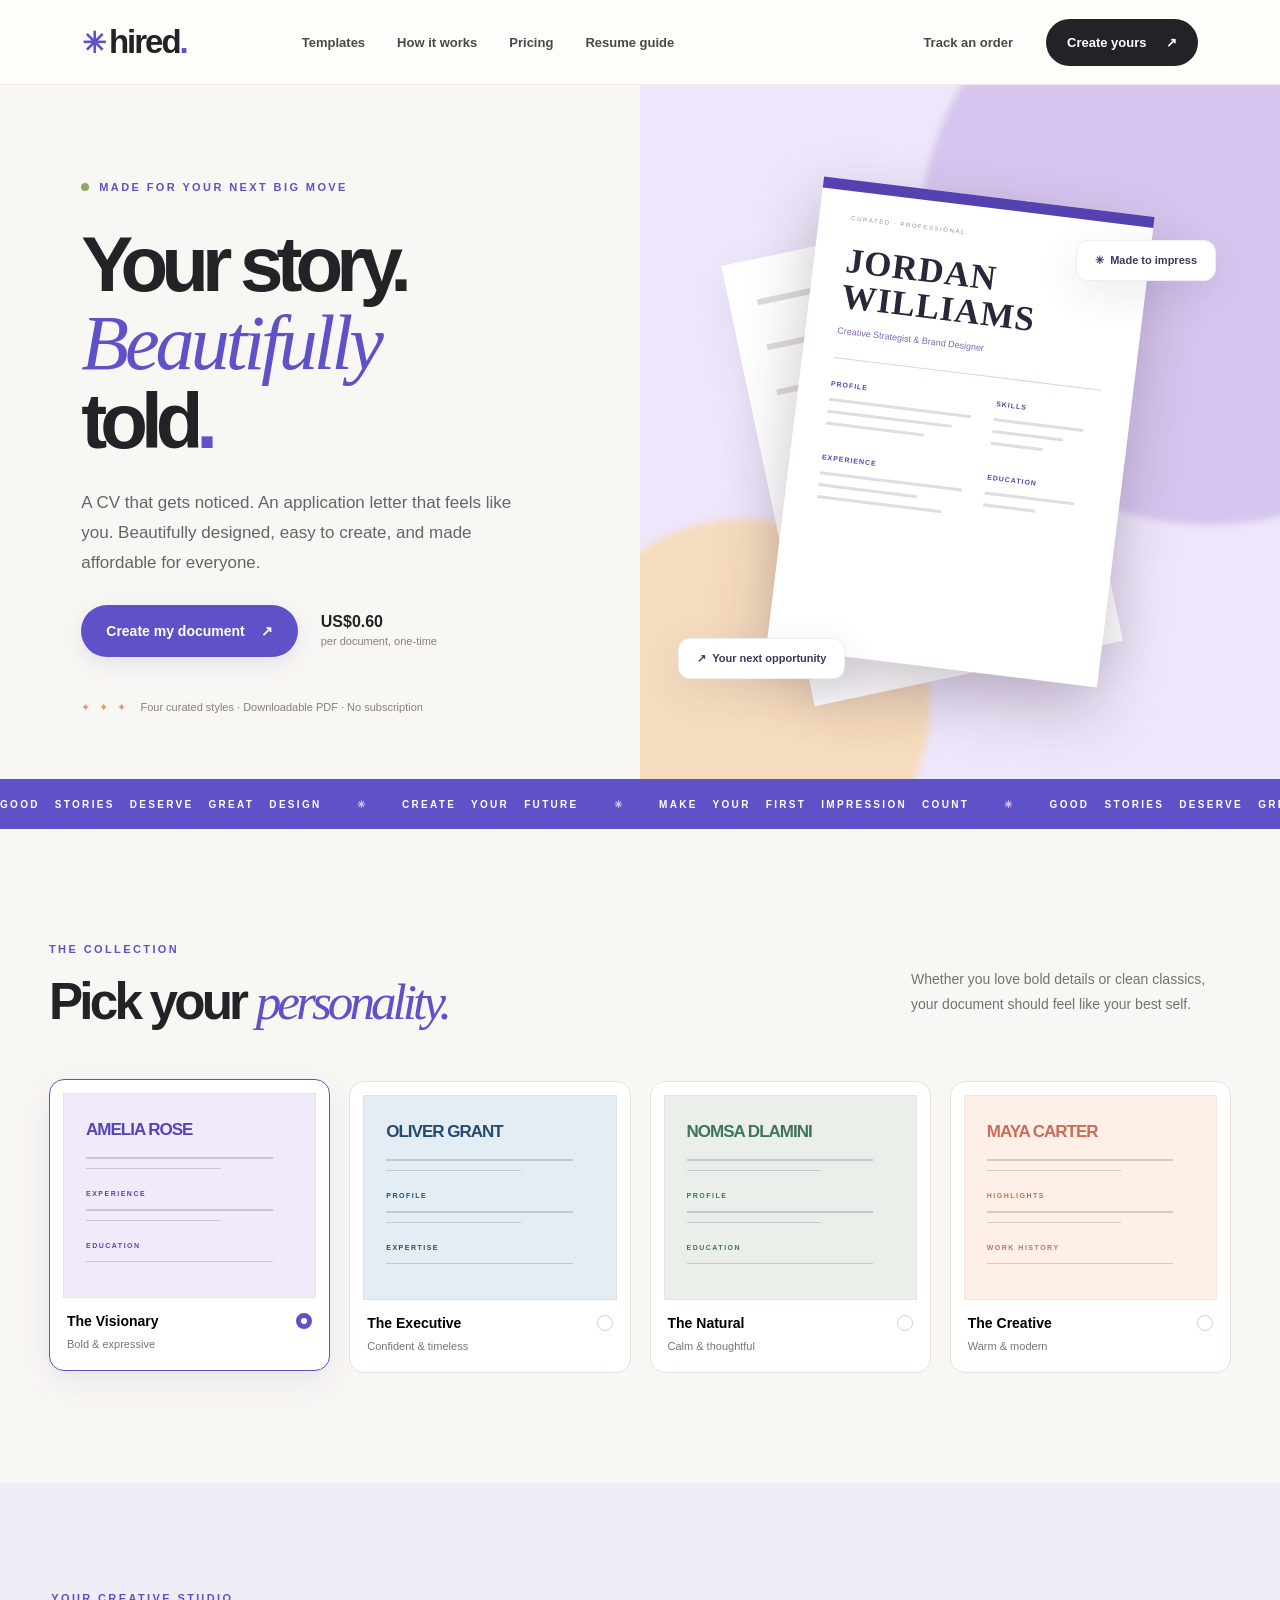
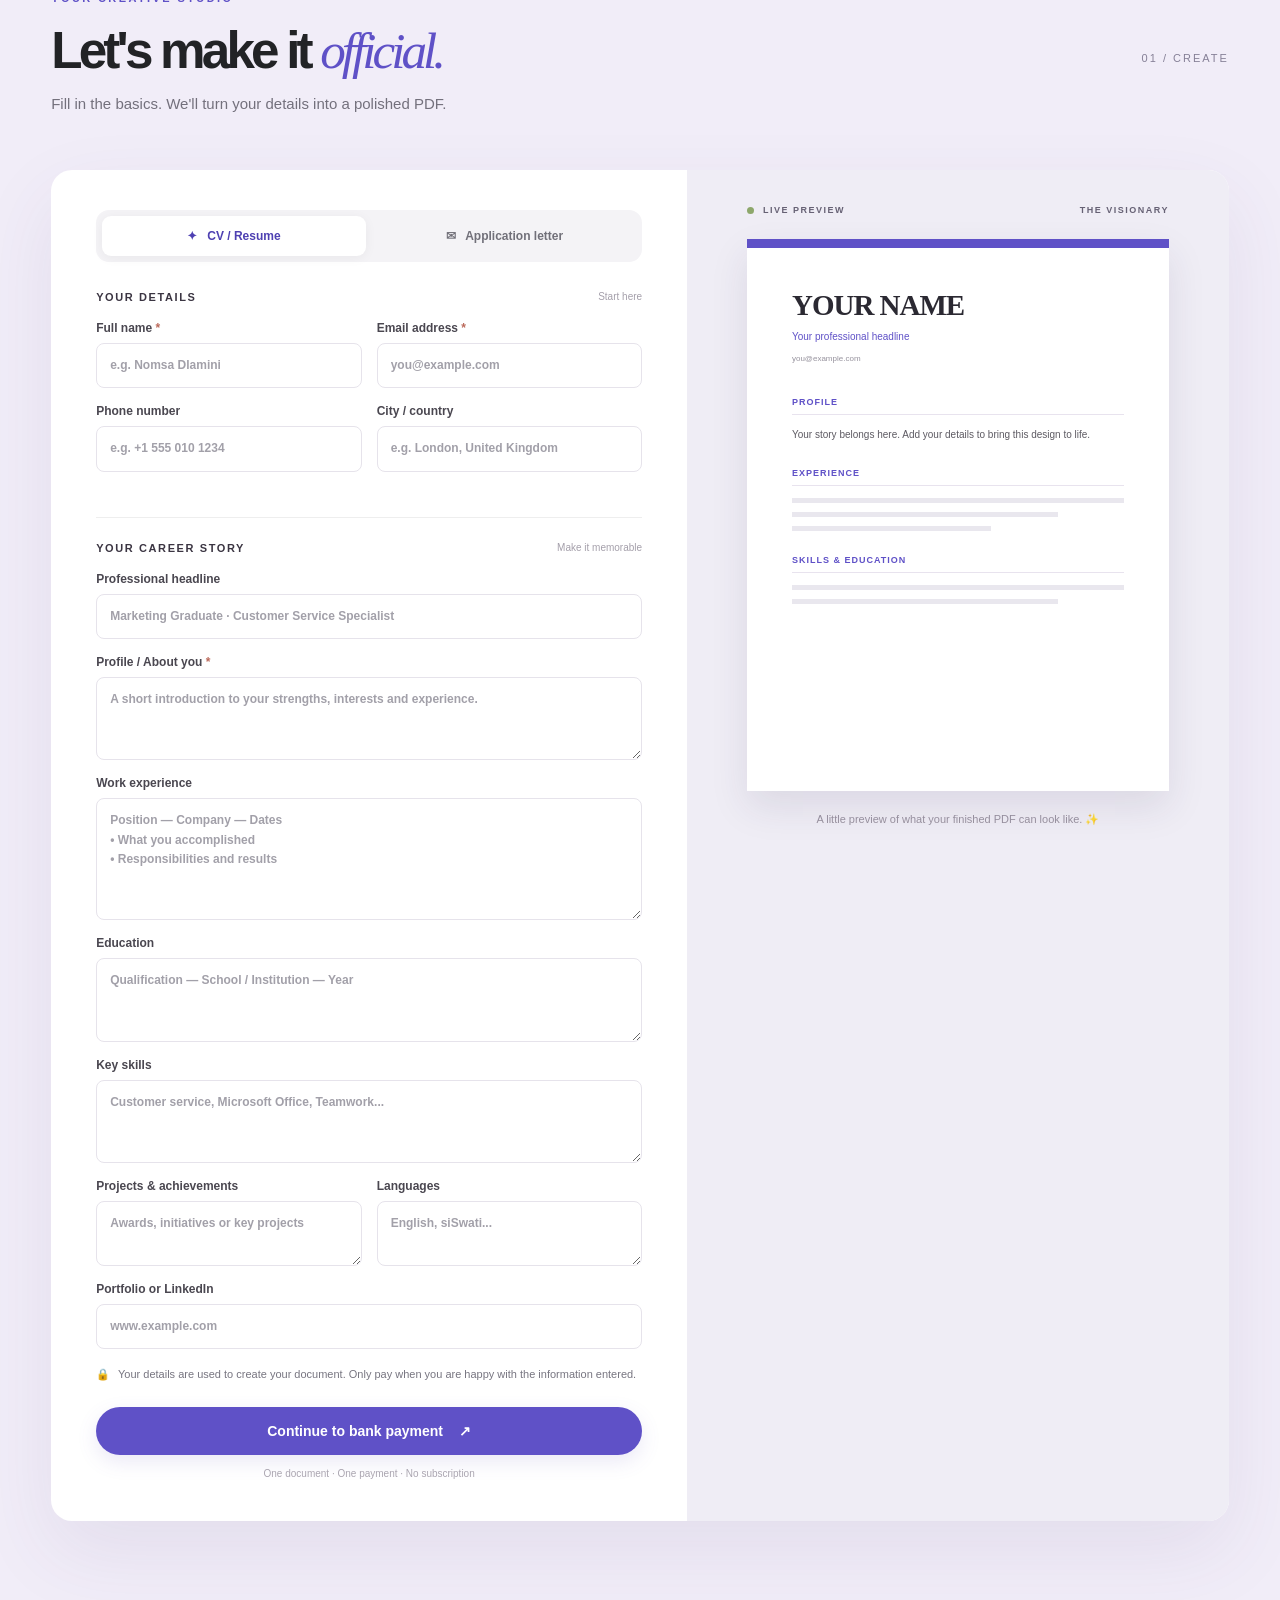
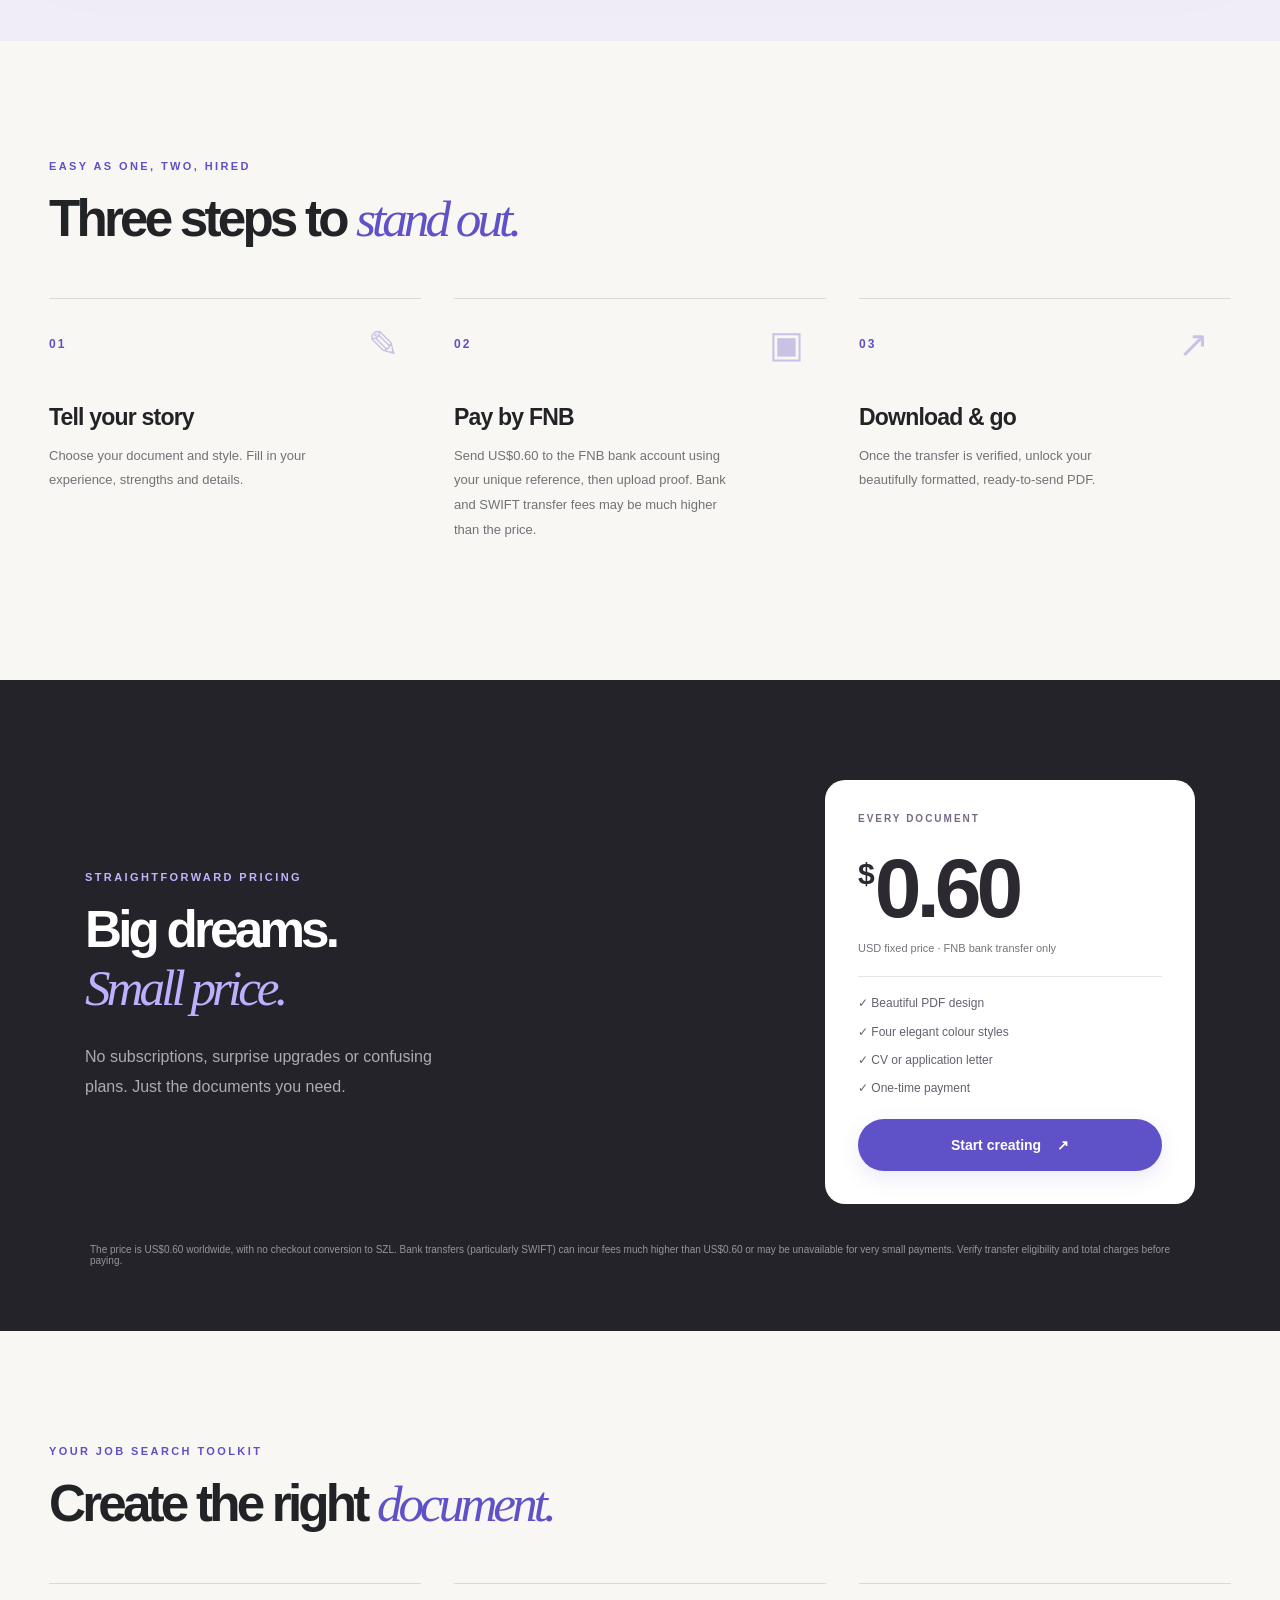
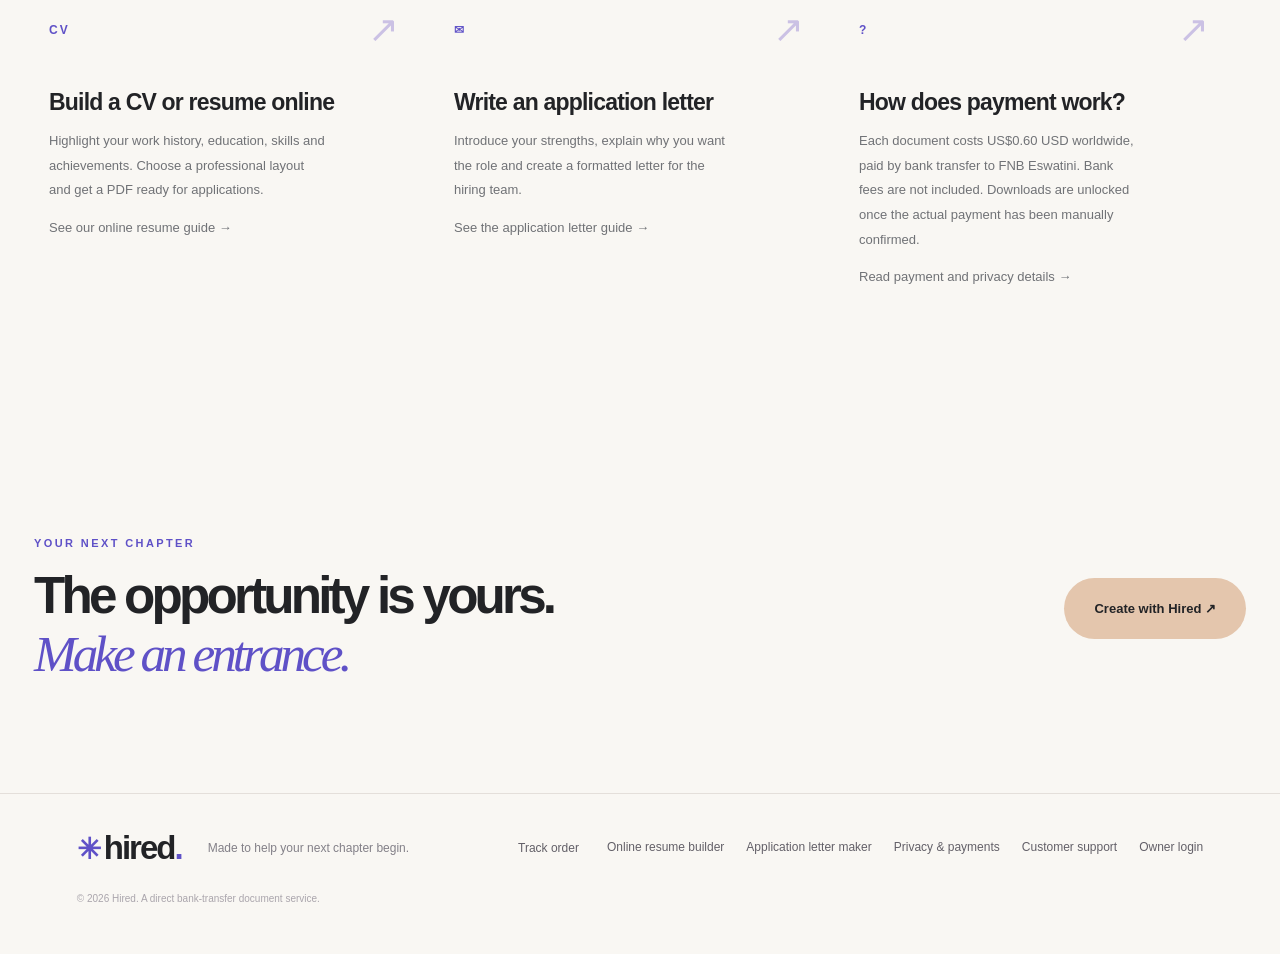
==== commit 720b74fc: "Link Hired public support email from homepage" ====
--- a/static/index.html
+++ b/static/index.html
@@ -65,7 +65,7 @@
 </section>
 <section class="cta-bottom"><div><span class="overline">YOUR NEXT CHAPTER</span><h2>The opportunity is yours.<br><em>Make an entrance.</em></h2></div><a href="#studio" class="bottom-button">Create with Hired ↗</a></section>
 </main>
-<footer><a href="#top" class="wordmark"><span class="logo-shape">✳</span>hired<span class="brand-period">.</span></a><p>Made to help your next chapter begin.</p><div><button id="footerTrack" type="button">Track order</button><a href="/resume-builder">Online resume builder</a><a href="/application-letter-maker">Application letter maker</a><a href="/privacy">Privacy & payments</a><a href="/admin">Owner login</a></div><small>© <span id="year"></span> Hired. A direct bank-transfer document service.</small></footer>
+<footer><a href="#top" class="wordmark"><span class="logo-shape">✳</span>hired<span class="brand-period">.</span></a><p>Made to help your next chapter begin.</p><div><button id="footerTrack" type="button">Track order</button><a href="/resume-builder">Online resume builder</a><a href="/application-letter-maker">Application letter maker</a><a href="/privacy">Privacy & payments</a><a href="mailto:noahhlatshwayo20@gmail.com">Customer support</a><a href="/admin">Owner login</a></div><small>© <span id="year"></span> Hired. A direct bank-transfer document service.</small></footer>
 <div id="overlay" class="overlay" hidden><div class="modal" role="dialog" aria-modal="true" aria-labelledby="modalTitle"><button id="closeModal" class="close-modal" type="button" aria-label="Close dialog">×</button><div id="modalBody"></div></div></div>
 </body>
 </html>
